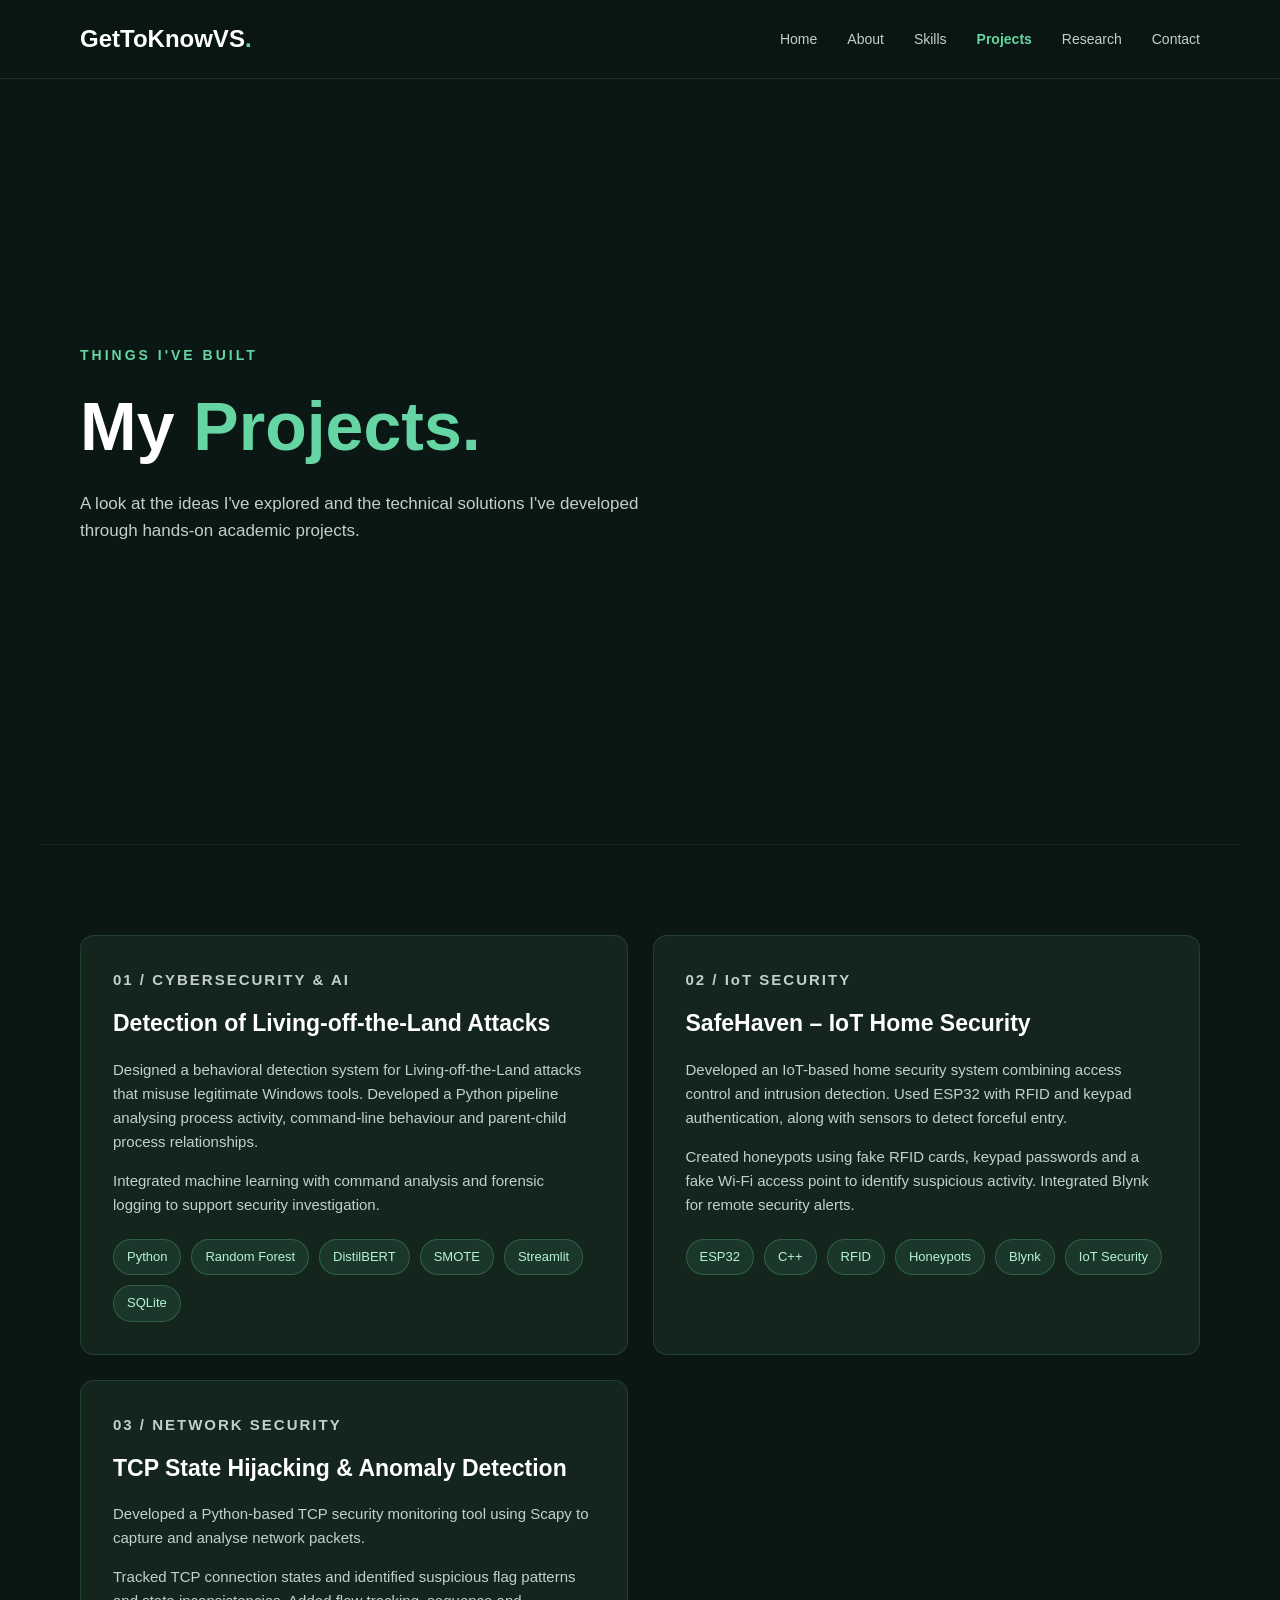
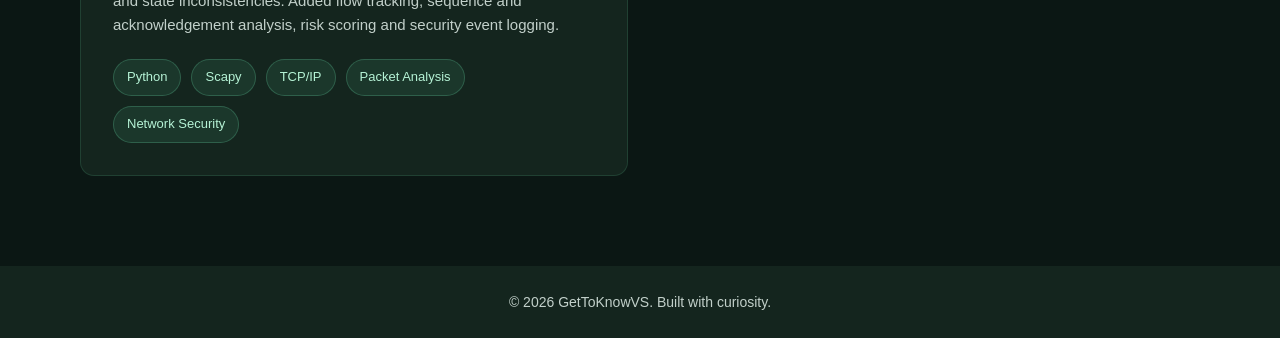
==== projects.html @ 29a0a3b9 "All pages of the portfolio" ====
<!DOCTYPE html>
<html lang="en">

<head>
    <meta charset="UTF-8">
    <meta name="viewport" content="width=device-width, initial-scale=1.0">
    <title>Projects | GetToKnowVS</title>
    <link rel="stylesheet" href="style.css">
</head>

<body>

    <header>
        <nav class="navbar">
            <a href="index.html" class="logo">GetToKnowVS<span>.</span></a>

            <ul class="nav-links">
                <li><a href="index.html">Home</a></li>
                <li><a href="index.html#about">About</a></li>
                <li><a href="skills.html">Skills</a></li>
                <li><a href="projects.html" class="active">Projects</a></li>
                <li><a href="research.html">Research</a></li>
                <li><a href="index.html#contact">Contact</a></li>
            </ul>
        </nav>
    </header>

    <main>

        <section class="hero">
            <div class="hero-content">
                <p class="hero-greeting">THINGS I'VE BUILT</p>
                <h1>My <span>Projects.</span></h1>
                <p class="hero-description">
                    A look at the ideas I've explored and the
                    technical solutions I've developed through
                    hands-on academic projects.
                </p>
            </div>
        </section>

        <section class="projects-content">

            <div class="projects-grid">

                <!-- Project 1 -->
                <article class="project-card">
                    <p class="project-number">01 / CYBERSECURITY & AI</p>

                    <h2>Detection of Living-off-the-Land Attacks</h2>

                    <p>
                        Designed a behavioral detection system for
                        Living-off-the-Land attacks that misuse
                        legitimate Windows tools. Developed a Python
                        pipeline analysing process activity,
                        command-line behaviour and parent-child
                        process relationships.
                    </p>

                    <p>
                        Integrated machine learning with command
                        analysis and forensic logging to support
                        security investigation.
                    </p>

                    <div class="skill-tags">
                        <span>Python</span>
                        <span>Random Forest</span>
                        <span>DistilBERT</span>
                        <span>SMOTE</span>
                        <span>Streamlit</span>
                        <span>SQLite</span>
                    </div>
                </article>

                <!-- Project 2 -->
                <article class="project-card">
                    <p class="project-number">02 / IoT SECURITY</p>

                    <h2>SafeHaven – IoT Home Security</h2>

                    <p>
                        Developed an IoT-based home security system
                        combining access control and intrusion
                        detection. Used ESP32 with RFID and keypad
                        authentication, along with sensors to detect
                        forceful entry.
                    </p>

                    <p>
                        Created honeypots using fake RFID cards,
                        keypad passwords and a fake Wi-Fi access
                        point to identify suspicious activity.
                        Integrated Blynk for remote security alerts.
                    </p>

                    <div class="skill-tags">
                        <span>ESP32</span>
                        <span>C++</span>
                        <span>RFID</span>
                        <span>Honeypots</span>
                        <span>Blynk</span>
                        <span>IoT Security</span>
                    </div>
                </article>

                <!-- Project 3 -->
                <article class="project-card">
                    <p class="project-number">03 / NETWORK SECURITY</p>

                    <h2>TCP State Hijacking & Anomaly Detection</h2>

                    <p>
                        Developed a Python-based TCP security
                        monitoring tool using Scapy to capture
                        and analyse network packets.
                    </p>

                    <p>
                        Tracked TCP connection states and identified
                        suspicious flag patterns and state
                        inconsistencies. Added flow tracking,
                        sequence and acknowledgement analysis,
                        risk scoring and security event logging.
                    </p>

                    <div class="skill-tags">
                        <span>Python</span>
                        <span>Scapy</span>
                        <span>TCP/IP</span>
                        <span>Packet Analysis</span>
                        <span>Network Security</span>
                    </div>
                </article>

            </div>

        </section>

    </main>

    <footer>
        <p>© 2026 GetToKnowVS. Built with curiosity.</p>
    </footer>

    <script src="script.js"></script>

</body>
</html>
---- style.css ----
/* ==============================
   1. GLOBAL SETTINGS
================================= */

* {
    margin: 0;
    padding: 0;
    box-sizing: border-box;
}

html {
    scroll-behavior: smooth;
}

body {
    background-color: #0B1714;
    color: #FFFFFF;
    font-family: 'Segoe UI', sans-serif;
    line-height: 1.6;
}

/* ==============================
   2. COLOUR VARIABLES
================================= */

:root {
    --background: #0B1714;
    --card-background: #14251E;
    --primary-green: #65D6A3;
    --mint: #B5F2D5;
    --white: #FFFFFF;
    --secondary-text: #C2D0CA;
}

/* ==============================
   3. NAVIGATION BAR
================================= */

header {
    width: 100%;
    position: sticky;
    top: 0;
    z-index: 1000;
    background-color: rgba(11, 23, 20, 0.95);
    border-bottom: 1px solid rgba(101, 214, 163, 0.15);
}

.navbar {
    max-width: 1200px;
    margin: auto;
    padding: 20px 40px;
    display: flex;
    justify-content: space-between;
    align-items: center;
}

.logo {
    color: var(--white);
    text-decoration: none;
    font-size: 24px;
    font-weight: bold;
}

.logo span {
    color: var(--primary-green);
}

.nav-links {
    display: flex;
    list-style: none;
    gap: 30px;
}

.nav-links a {
    color: var(--secondary-text);
    text-decoration: none;
    font-size: 14px;
    transition: color 0.3s ease;
}

.nav-links a:hover,
.nav-links a.active {
    color: var(--primary-green);
}

.nav-links a.active {
    font-weight: bold;
}

/* ==============================
   4. HERO SECTION
================================= */

.hero {
    min-height: 85vh;
    display: flex;
    align-items: center;
    max-width: 1200px;
    margin: auto;
    padding: 80px 40px;
}

.hero-content {
    max-width: 750px;
}

.hero-greeting {
    color: var(--primary-green);
    font-size: 14px;
    font-weight: bold;
    letter-spacing: 3px;
    margin-bottom: 20px;
}

.hero h1 {
    font-size: clamp(38px, 6vw, 68px);
    line-height: 1.15;
    margin-bottom: 25px;
}

.hero h1 span {
    color: var(--primary-green);
}

.hero-subtitle {
    font-size: 22px;
    margin-bottom: 18px;
}

.hero-description {
    color: var(--secondary-text);
    font-size: 17px;
    max-width: 600px;
    margin-bottom: 35px;
}

/* ==============================
   5. BUTTONS
================================= */

.primary-btn {
    display: inline-block;
    background-color: var(--primary-green);
    color: var(--background);
    padding: 13px 28px;
    border-radius: 6px;
    text-decoration: none;
    font-weight: bold;
    transition: 0.3s ease;
}

.primary-btn:hover {
    background-color: var(--mint);
    transform: translateY(-3px);
}

.hero-buttons {
    display: flex;
    gap: 15px;
    flex-wrap: wrap;
    margin-top: 30px;
}

.secondary-btn {
    display: inline-block;
    padding: 12px 25px;
    border: 1px solid var(--primary-green);
    border-radius: 6px;
    color: var(--primary-green);
    text-decoration: none;
    transition: 0.3s ease;
}

.secondary-btn:hover {
    background-color: var(--primary-green);
    color: var(--background);
}

/* ==============================
   6. GENERAL SECTIONS
================================= */

section:not(.hero) {
    padding: 90px 40px;
    text-align: center;
    border-top: 1px solid rgba(101, 214, 163, 0.1);
}

section h2 {
    color: var(--primary-green);
    font-size: 32px;
    margin-bottom: 15px;
}

section p {
    color: var(--secondary-text);
}

/* ==============================
   7. ABOUT SECTION
================================= */

.about-section {
    padding: 100px 40px;
}

.section-container {
    max-width: 1000px;
    margin: auto;
}

.section-label {
    color: var(--primary-green);
    font-size: 13px;
    font-weight: bold;
    letter-spacing: 2px;
    margin-bottom: 15px;
}

.section-container h2 {
    color: var(--white);
    font-size: 32px;
    margin-bottom: 25px;
}

.section-container p {
    color: var(--secondary-text);
    line-height: 1.8;
    margin-bottom: 15px;
}

.about-details {
    display: grid;
    grid-template-columns: repeat(2, 1fr);
    gap: 25px;
    margin: 35px 0;
}

.about-details > div {
    background-color: var(--card-background);
    border: 1px solid rgba(101, 214, 163, 0.15);
    border-radius: 12px;
    padding: 25px;
}

.detail-heading {
    display: block;
    color: var(--primary-green);
    font-size: 13px;
    font-weight: bold;
    letter-spacing: 1px;
    margin-bottom: 18px;
}

.text-link {
    color: var(--primary-green);
    text-decoration: none;
    font-weight: bold;
}

.text-link:hover {
    color: var(--mint);
}

/* ==============================
   8. CONTACT SECTION
================================= */

.contact-section {
    padding: 100px 40px;
    background-color: rgba(20, 37, 30, 0.45);
}

.contact-section .primary-btn {
    margin-top: 15px;
}

/* ==============================
   9. SKILLS PAGE
================================= */

.skills-content {
    max-width: 1100px;
    margin: auto;
    padding: 40px 40px 100px;
}

.skills-content h2 {
    color: var(--primary-green);
    margin-bottom: 30px;
}

.skills-grid {
    display: grid;
    grid-template-columns: repeat(2, 1fr);
    gap: 25px;
}

.skill-card {
    background-color: var(--card-background);
    border: 1px solid rgba(101, 214, 163, 0.15);
    border-radius: 12px;
    padding: 30px;
    transition: 0.3s ease;
}

.skill-card:hover {
    transform: translateY(-5px);
    border-color: var(--primary-green);
}

.skill-card h3 {
    color: var(--primary-green);
    margin-bottom: 15px;
}

.skill-card p {
    color: var(--secondary-text);
}

.skill-tags {
    display: flex;
    flex-wrap: wrap;
    gap: 10px;
    margin-top: 22px;
}

.skill-tags span {
    background-color: rgba(101, 214, 163, 0.10);
    border: 1px solid rgba(101, 214, 163, 0.25);
    color: var(--mint);
    padding: 7px 13px;
    border-radius: 20px;
    font-size: 13px;
}

/* ==============================
   10. PROJECTS PAGE
================================= */

.projects-content,
.research-content {
    max-width: 1200px;
    margin: auto;
    padding: 40px 40px 100px;
}

.projects-grid {
    display: grid;
    grid-template-columns: repeat(2, 1fr);
    gap: 25px;
}

.project-card,
.research-card {
    background-color: var(--card-background);
    border: 1px solid rgba(101, 214, 163, 0.15);
    border-radius: 14px;
    padding: 32px;
    text-align: left;
    transition: 0.3s ease;
}

.project-card:hover,
.research-card:hover {
    transform: translateY(-5px);
    border-color: var(--primary-green);
}

.project-number {
    color: var(--primary-green);
    font-size: 12px;
    font-weight: bold;
    letter-spacing: 2px;
    margin-bottom: 18px;
}

.project-card h2,
.research-card h2 {
    color: var(--white);
    font-size: 23px;
    line-height: 1.4;
    margin-bottom: 18px;
}

.project-card p,
.research-card p {
    color: var(--secondary-text);
    font-size: 15px;
    margin-bottom: 15px;
}

/* ==============================
   11. RESEARCH PAGE
================================= */

.research-card {
    max-width: 900px;
    margin: auto;
    padding: 45px;
}

.research-card h3 {
    color: var(--primary-green);
    margin: 25px 0 12px;
    font-size: 18px;
}

.research-meta {
    color: var(--mint) !important;
    font-size: 14px !important;
}

.research-divider {
    height: 1px;
    background-color: rgba(101, 214, 163, 0.2);
    margin: 28px 0;
}

.publication-footer {
    display: flex;
    justify-content: space-between;
    border-top: 1px solid rgba(101, 214, 163, 0.2);
    padding-top: 20px;
    margin-top: 30px;
    color: var(--primary-green);
    font-size: 13px;
}

/* ==============================
   12. FOOTER
================================= */

footer {
    text-align: center;
    padding: 25px;
    background-color: var(--card-background);
    color: var(--secondary-text);
    font-size: 14px;
}

/* ==============================
   13. RESPONSIVE DESIGN
================================= */

/* Tablets and smaller screens */
@media (max-width: 768px) {

    /* Navigation */
    .navbar {
        flex-direction: column;
        gap: 15px;
        padding: 18px 20px;
    }

    .nav-links {
        display: flex;
        flex-wrap: wrap;
        justify-content: center;
        gap: 12px 18px;
    }

    .nav-links a {
        font-size: 13px;
    }

    /* Hero section */
    .hero {
        min-height: 75vh;
        padding: 60px 25px;
    }

    .hero-content {
        width: 100%;
    }

    .hero-description {
        font-size: 16px;
    }

    .hero-buttons {
        gap: 12px;
    }

    /* General sections */
    section:not(.hero) {
        padding: 65px 25px;
    }

    .section-container h2 {
        font-size: 27px;
    }

    /* About section */
    .about-details {
        grid-template-columns: 1fr;
        gap: 18px;
    }

    /* Skills */
    .skills-content {
        padding: 35px 20px 70px;
    }

    .skills-grid {
        grid-template-columns: 1fr;
    }

    /* Projects and research */
    .projects-content,
    .research-content {
        padding: 35px 20px 70px;
    }

    .projects-grid {
        grid-template-columns: 1fr;
    }

    .project-card,
    .research-card {
        padding: 25px;
    }

    .publication-footer {
        flex-wrap: wrap;
        gap: 10px;
    }
}

/* Small mobile screens */
@media (max-width: 480px) {

    .logo {
        font-size: 21px;
    }

    .nav-links {
        gap: 10px 14px;
    }

    .nav-links a {
        font-size: 12px;
    }

    /* Hero */
    .hero {
        padding: 50px 20px;
        min-height: 70vh;
    }

    .hero h1 {
        font-size: 38px;
    }

    .hero-subtitle {
        font-size: 19px;
    }

    .hero-buttons {
        flex-direction: column;
        align-items: stretch;
    }

    .hero-buttons a {
        text-align: center;
    }

    /* Sections */
    section:not(.hero) {
        padding: 55px 20px;
    }

    .section-container h2 {
        font-size: 24px;
    }

    /* Project and research cards */
    .project-card h2,
    .research-card h2 {
        font-size: 20px;
    }

    .research-card {
        padding: 20px;
    }

    /* Footer */
    footer {
        font-size: 12px;
        padding: 20px 15px;
    }
}
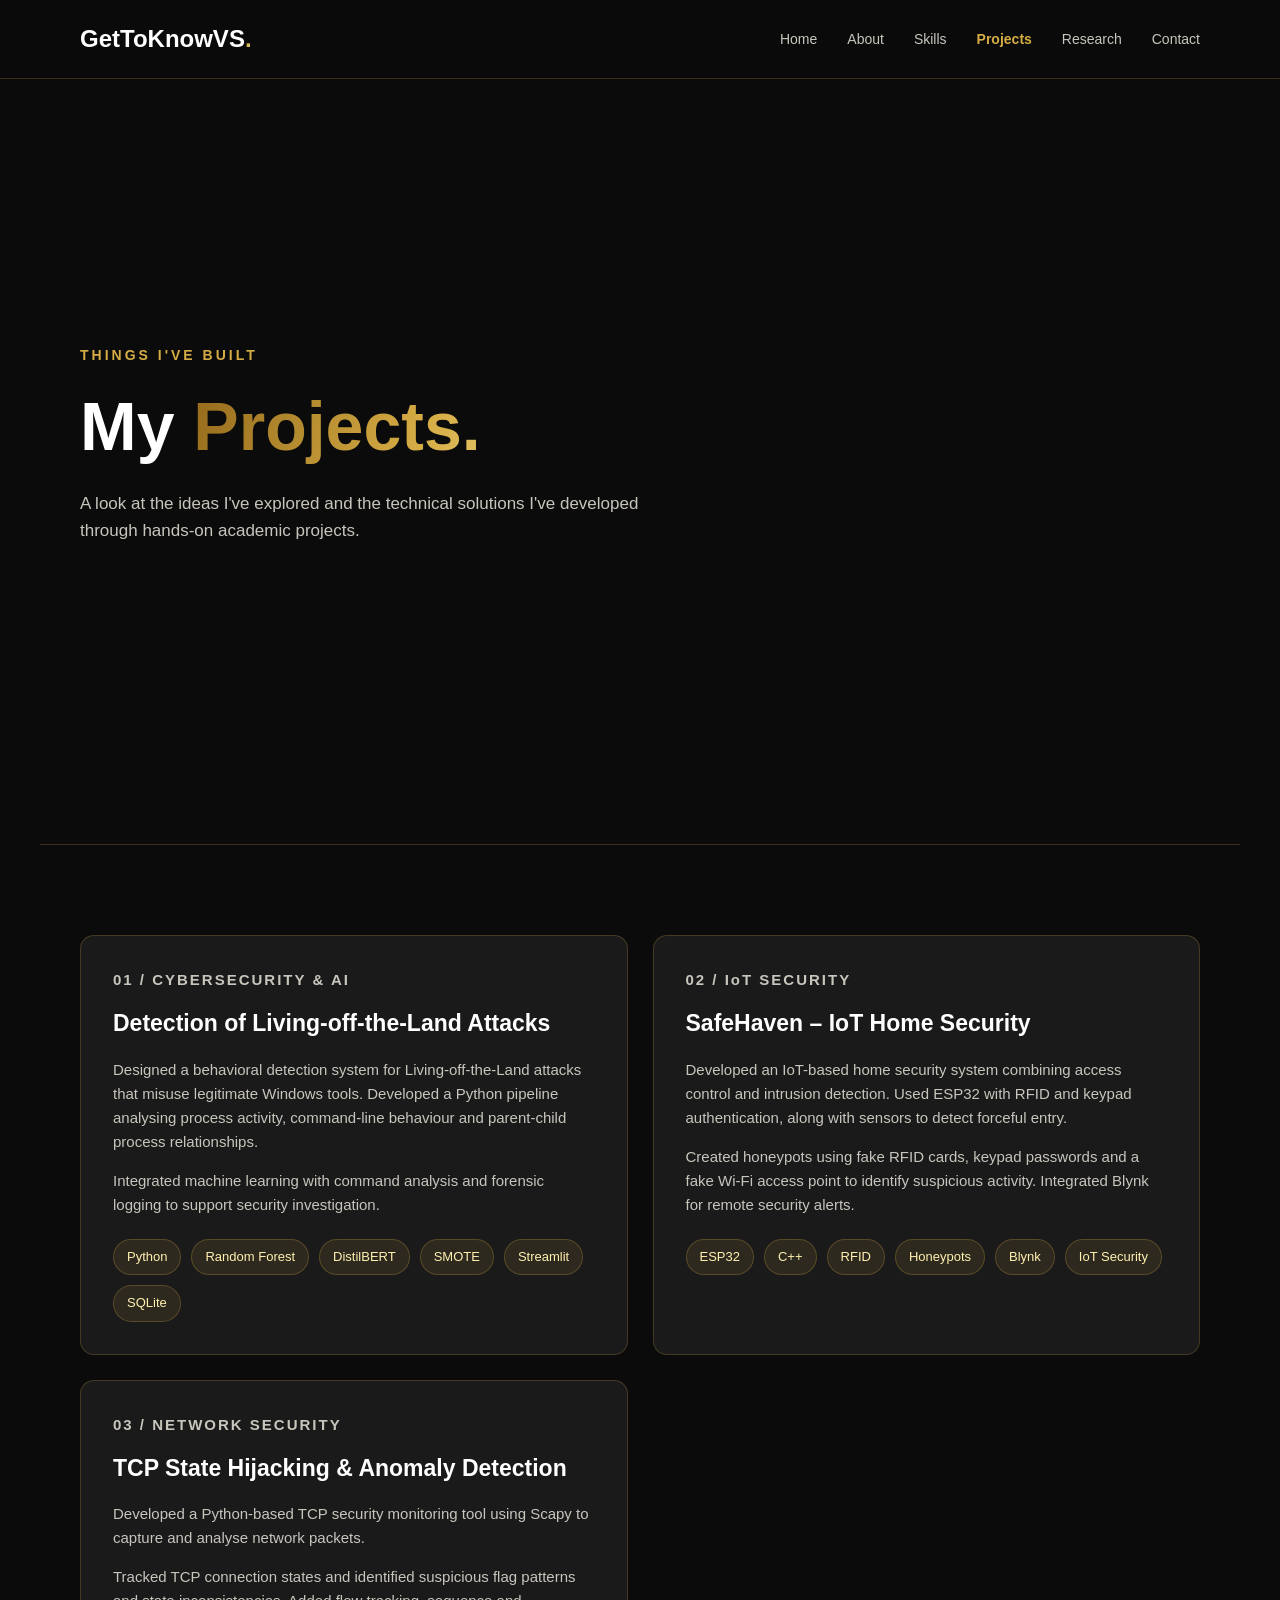
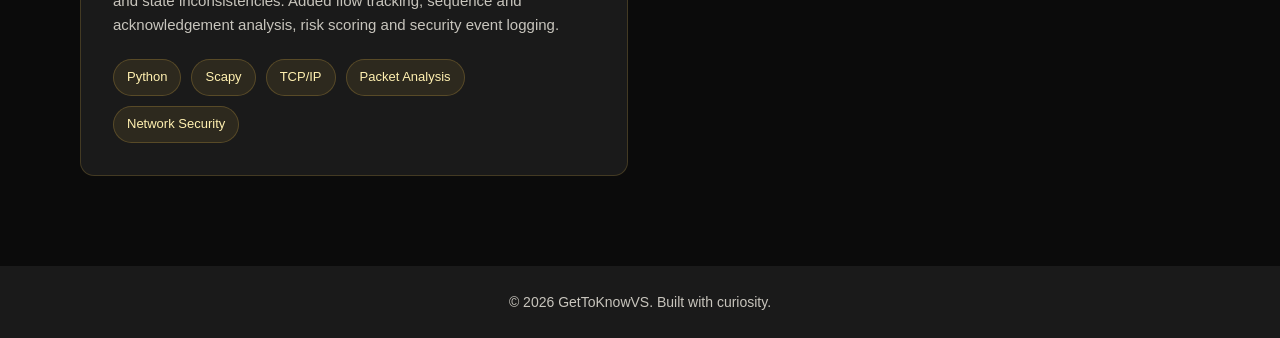
==== commit a1b30e15: "Added the bloom and the corner button" ====
--- a/projects.html
+++ b/projects.html
@@ -9,7 +9,7 @@
     <link rel="stylesheet" href="style.css">
 </head>
 
-<body>
+<body class="inner-page">
 
     <header>
         <nav class="navbar">
@@ -147,5 +147,7 @@
 
     <script src="script.js"></script>
 
+    <!-- Lotus Back to Top Button -->
+    <a href="#" class="page-lotus" aria-label="Back to top" title="Back to top"></a>
 </body>
 </html>
--- a/style.css
+++ b/style.css
@@ -14,8 +14,8 @@
 }
 
 body {
-    background-color: #0B1714;
-    color: #FFFFFF;
+    background-color: var(--background);
+    color: var(--white);
     font-family: 'Segoe UI', sans-serif;
     line-height: 1.6;
 }
@@ -25,16 +25,86 @@
 ================================= */
 
 :root {
-    --background: #0B1714;
-    --card-background: #14251E;
-    --primary-green: #65D6A3;
-    --mint: #B5F2D5;
+    --background: #0B0B0B;
+    --card-background: #1A1A1A;
+
+    --primary-gold: #D6AD45;
+    --light-gold: #FFF0B0;
+
+    --platinum: #DDE0DF;
+    --light-platinum: #FFFFFF;
+
     --white: #FFFFFF;
-    --secondary-text: #C2D0CA;
-}
-
-/* ==============================
-   3. NAVIGATION BAR
+    --secondary-text: #C8C5BD;
+
+    --gold-border: rgba(214, 173, 69, 0.22);
+    --platinum-border: rgba(221, 224, 223, 0.18);
+}
+
+/* ==============================
+   3. METALLIC ANIMATIONS
+================================= */
+
+@keyframes gold-shimmer {
+    0%, 75%, 100% {
+        background-position: 200% center;
+    }
+
+    35% {
+        background-position: -200% center;
+    }
+}
+
+@keyframes platinum-shimmer {
+    0%, 75%, 100% {
+        background-position: 200% center;
+    }
+
+    35% {
+        background-position: -200% center;
+    }
+}
+
+.gold-metallic {
+    background: linear-gradient(
+        110deg,
+        #956B1C 0%,
+        #D6AD45 25%,
+        #FFF0B0 45%,
+        #E4BC55 55%,
+        #956B1C 75%,
+        #D6AD45 100%
+    );
+
+    background-size: 250% auto;
+    -webkit-background-clip: text;
+    background-clip: text;
+    color: transparent;
+
+    animation: gold-shimmer 10s ease-in-out infinite;
+}
+
+.platinum-metallic {
+    background: linear-gradient(
+        110deg,
+        #858B8E 0%,
+        #D5D9D9 25%,
+        #FFFFFF 45%,
+        #C5CCCF 55%,
+        #858B8E 75%,
+        #E3E5E2 100%
+    );
+
+    background-size: 250% auto;
+    -webkit-background-clip: text;
+    background-clip: text;
+    color: transparent;
+
+    animation: platinum-shimmer 12s ease-in-out infinite;
+}
+
+/* ==============================
+   4. NAVIGATION BAR
 ================================= */
 
 header {
@@ -42,14 +112,16 @@
     position: sticky;
     top: 0;
     z-index: 1000;
-    background-color: rgba(11, 23, 20, 0.95);
-    border-bottom: 1px solid rgba(101, 214, 163, 0.15);
+
+    background-color: rgba(11, 11, 11, 0.96);
+    border-bottom: 1px solid var(--gold-border);
 }
 
 .navbar {
     max-width: 1200px;
     margin: auto;
     padding: 20px 40px;
+
     display: flex;
     justify-content: space-between;
     align-items: center;
@@ -63,7 +135,20 @@
 }
 
 .logo span {
-    color: var(--primary-green);
+    background: linear-gradient(
+        110deg,
+        #956B1C,
+        #D6AD45,
+        #FFF0B0,
+        #D6AD45
+    );
+
+    background-size: 250% auto;
+    -webkit-background-clip: text;
+    background-clip: text;
+    color: transparent;
+
+    animation: gold-shimmer 10s ease-in-out infinite;
 }
 
 .nav-links {
@@ -81,7 +166,7 @@
 
 .nav-links a:hover,
 .nav-links a.active {
-    color: var(--primary-green);
+    color: var(--primary-gold);
 }
 
 .nav-links a.active {
@@ -89,13 +174,14 @@
 }
 
 /* ==============================
-   4. HERO SECTION
+   5. HERO SECTION
 ================================= */
 
 .hero {
     min-height: 85vh;
     display: flex;
     align-items: center;
+
     max-width: 1200px;
     margin: auto;
     padding: 80px 40px;
@@ -106,7 +192,7 @@
 }
 
 .hero-greeting {
-    color: var(--primary-green);
+    color: var(--primary-gold);
     font-size: 14px;
     font-weight: bold;
     letter-spacing: 3px;
@@ -120,7 +206,20 @@
 }
 
 .hero h1 span {
-    color: var(--primary-green);
+    background: linear-gradient(
+        110deg,
+        #956B1C,
+        #D6AD45,
+        #FFF0B0,
+        #D6AD45
+    );
+
+    background-size: 250% auto;
+    -webkit-background-clip: text;
+    background-clip: text;
+    color: transparent;
+
+    animation: gold-shimmer 10s ease-in-out infinite;
 }
 
 .hero-subtitle {
@@ -136,22 +235,33 @@
 }
 
 /* ==============================
-   5. BUTTONS
+   6. BUTTONS
 ================================= */
 
 .primary-btn {
     display: inline-block;
-    background-color: var(--primary-green);
-    color: var(--background);
+
+    background: linear-gradient(
+        110deg,
+        #956B1C,
+        #D6AD45,
+        #FFF0B0,
+        #E4BC55,
+        #956B1C
+    );
+
+    background-size: 250% auto;
+    animation: gold-shimmer 10s ease-in-out infinite;
+
+    color: #111111;
     padding: 13px 28px;
     border-radius: 6px;
     text-decoration: none;
     font-weight: bold;
-    transition: 0.3s ease;
+    transition: transform 0.3s ease;
 }
 
 .primary-btn:hover {
-    background-color: var(--mint);
     transform: translateY(-3px);
 }
 
@@ -165,30 +275,32 @@
 .secondary-btn {
     display: inline-block;
     padding: 12px 25px;
-    border: 1px solid var(--primary-green);
+
+    border: 1px solid var(--platinum);
     border-radius: 6px;
-    color: var(--primary-green);
+
+    color: var(--platinum);
     text-decoration: none;
     transition: 0.3s ease;
 }
 
 .secondary-btn:hover {
-    background-color: var(--primary-green);
+    background-color: var(--platinum);
     color: var(--background);
 }
 
 /* ==============================
-   6. GENERAL SECTIONS
+   7. GENERAL SECTIONS
 ================================= */
 
 section:not(.hero) {
     padding: 90px 40px;
     text-align: center;
-    border-top: 1px solid rgba(101, 214, 163, 0.1);
+    border-top: 1px solid var(--gold-border);
 }
 
 section h2 {
-    color: var(--primary-green);
+    color: var(--primary-gold);
     font-size: 32px;
     margin-bottom: 15px;
 }
@@ -198,7 +310,7 @@
 }
 
 /* ==============================
-   7. ABOUT SECTION
+   8. ABOUT SECTION
 ================================= */
 
 .about-section {
@@ -211,7 +323,7 @@
 }
 
 .section-label {
-    color: var(--primary-green);
+    color: var(--primary-gold);
     font-size: 13px;
     font-weight: bold;
     letter-spacing: 2px;
@@ -239,14 +351,14 @@
 
 .about-details > div {
     background-color: var(--card-background);
-    border: 1px solid rgba(101, 214, 163, 0.15);
+    border: 1px solid var(--gold-border);
     border-radius: 12px;
     padding: 25px;
 }
 
 .detail-heading {
     display: block;
-    color: var(--primary-green);
+    color: var(--primary-gold);
     font-size: 13px;
     font-weight: bold;
     letter-spacing: 1px;
@@ -254,22 +366,22 @@
 }
 
 .text-link {
-    color: var(--primary-green);
+    color: var(--primary-gold);
     text-decoration: none;
     font-weight: bold;
 }
 
 .text-link:hover {
-    color: var(--mint);
-}
-
-/* ==============================
-   8. CONTACT SECTION
+    color: var(--light-gold);
+}
+
+/* ==============================
+   9. CONTACT SECTION
 ================================= */
 
 .contact-section {
     padding: 100px 40px;
-    background-color: rgba(20, 37, 30, 0.45);
+    background-color: rgba(26, 26, 26, 0.65);
 }
 
 .contact-section .primary-btn {
@@ -277,7 +389,7 @@
 }
 
 /* ==============================
-   9. SKILLS PAGE
+   10. SKILLS PAGE
 ================================= */
 
 .skills-content {
@@ -287,7 +399,7 @@
 }
 
 .skills-content h2 {
-    color: var(--primary-green);
+    color: var(--primary-gold);
     margin-bottom: 30px;
 }
 
@@ -299,7 +411,7 @@
 
 .skill-card {
     background-color: var(--card-background);
-    border: 1px solid rgba(101, 214, 163, 0.15);
+    border: 1px solid var(--gold-border);
     border-radius: 12px;
     padding: 30px;
     transition: 0.3s ease;
@@ -307,11 +419,11 @@
 
 .skill-card:hover {
     transform: translateY(-5px);
-    border-color: var(--primary-green);
+    border-color: var(--primary-gold);
 }
 
 .skill-card h3 {
-    color: var(--primary-green);
+    color: var(--primary-gold);
     margin-bottom: 15px;
 }
 
@@ -327,16 +439,16 @@
 }
 
 .skill-tags span {
-    background-color: rgba(101, 214, 163, 0.10);
-    border: 1px solid rgba(101, 214, 163, 0.25);
-    color: var(--mint);
+    background-color: rgba(214, 173, 69, 0.10);
+    border: 1px solid rgba(214, 173, 69, 0.25);
+    color: var(--light-gold);
     padding: 7px 13px;
     border-radius: 20px;
     font-size: 13px;
 }
 
 /* ==============================
-   10. PROJECTS PAGE
+   11. PROJECTS PAGE
 ================================= */
 
 .projects-content,
@@ -355,7 +467,7 @@
 .project-card,
 .research-card {
     background-color: var(--card-background);
-    border: 1px solid rgba(101, 214, 163, 0.15);
+    border: 1px solid var(--gold-border);
     border-radius: 14px;
     padding: 32px;
     text-align: left;
@@ -365,11 +477,11 @@
 .project-card:hover,
 .research-card:hover {
     transform: translateY(-5px);
-    border-color: var(--primary-green);
+    border-color: var(--primary-gold);
 }
 
 .project-number {
-    color: var(--primary-green);
+    color: var(--primary-gold);
     font-size: 12px;
     font-weight: bold;
     letter-spacing: 2px;
@@ -392,7 +504,7 @@
 }
 
 /* ==============================
-   11. RESEARCH PAGE
+   12. RESEARCH PAGE
 ================================= */
 
 .research-card {
@@ -402,34 +514,34 @@
 }
 
 .research-card h3 {
-    color: var(--primary-green);
+    color: var(--primary-gold);
     margin: 25px 0 12px;
     font-size: 18px;
 }
 
 .research-meta {
-    color: var(--mint) !important;
+    color: var(--platinum) !important;
     font-size: 14px !important;
 }
 
 .research-divider {
     height: 1px;
-    background-color: rgba(101, 214, 163, 0.2);
+    background-color: var(--platinum-border);
     margin: 28px 0;
 }
 
 .publication-footer {
     display: flex;
     justify-content: space-between;
-    border-top: 1px solid rgba(101, 214, 163, 0.2);
+    border-top: 1px solid var(--platinum-border);
     padding-top: 20px;
     margin-top: 30px;
-    color: var(--primary-green);
+    color: var(--platinum);
     font-size: 13px;
 }
 
 /* ==============================
-   12. FOOTER
+   13. FOOTER
 ================================= */
 
 footer {
@@ -441,13 +553,13 @@
 }
 
 /* ==============================
-   13. RESPONSIVE DESIGN
+   14. RESPONSIVE DESIGN
 ================================= */
 
 /* Tablets and smaller screens */
+
 @media (max-width: 768px) {
 
-    /* Navigation */
     .navbar {
         flex-direction: column;
         gap: 15px;
@@ -465,7 +577,6 @@
         font-size: 13px;
     }
 
-    /* Hero section */
     .hero {
         min-height: 75vh;
         padding: 60px 25px;
@@ -483,7 +594,6 @@
         gap: 12px;
     }
 
-    /* General sections */
     section:not(.hero) {
         padding: 65px 25px;
     }
@@ -492,13 +602,11 @@
         font-size: 27px;
     }
 
-    /* About section */
     .about-details {
         grid-template-columns: 1fr;
         gap: 18px;
     }
 
-    /* Skills */
     .skills-content {
         padding: 35px 20px 70px;
     }
@@ -507,7 +615,6 @@
         grid-template-columns: 1fr;
     }
 
-    /* Projects and research */
     .projects-content,
     .research-content {
         padding: 35px 20px 70px;
@@ -529,6 +636,7 @@
 }
 
 /* Small mobile screens */
+
 @media (max-width: 480px) {
 
     .logo {
@@ -543,7 +651,6 @@
         font-size: 12px;
     }
 
-    /* Hero */
     .hero {
         padding: 50px 20px;
         min-height: 70vh;
@@ -566,7 +673,6 @@
         text-align: center;
     }
 
-    /* Sections */
     section:not(.hero) {
         padding: 55px 20px;
     }
@@ -575,7 +681,6 @@
         font-size: 24px;
     }
 
-    /* Project and research cards */
     .project-card h2,
     .research-card h2 {
         font-size: 20px;
@@ -585,9 +690,127 @@
         padding: 20px;
     }
 
-    /* Footer */
     footer {
         font-size: 12px;
         padding: 20px 15px;
     }
 }
+
+/* ==============================
+   15. REDUCED MOTION
+================================= */
+
+@media (prefers-reduced-motion: reduce) {
+    *,
+    *::before,
+    *::after {
+        scroll-behavior: auto !important;
+        animation-duration: 0.01ms !important;
+        animation-iteration-count: 1 !important;
+        transition-duration: 0.01ms !important;
+    }
+}
+
+
+/* ==============================
+   LOTUS BACKGROUND
+================================= */
+
+.hero {
+    position: relative;
+    isolation: isolate;
+}
+
+.hero::before {
+    content: "";
+    position: absolute;
+    inset: 0;
+    z-index: -1;
+    pointer-events: none;
+
+    background-image:
+        linear-gradient(
+            90deg,
+            rgba(11, 11, 11, 0.98) 0%,
+            rgba(11, 11, 11, 0.85) 32%,
+            rgba(11, 11, 11, 0.28) 67%,
+            rgba(11, 11, 11, 0.12) 100%
+        ),
+        url("images/Lotus_bloom.gif");
+
+    background-repeat: no-repeat;
+    background-position: center, right center;
+    background-size: 100% 100%, auto 115%;
+}
+
+.hero-content {
+    position: relative;
+    z-index: 1;
+}
+
+/* Mobile lotus positioning */
+
+@media (max-width: 768px) {
+    .hero::before {
+        background-position: center, right bottom;
+        background-size: 100% 100%, auto 65%;
+        opacity: 0.65;
+    }
+}
+
+
+/* ==============================
+   LOTUS BACK TO TOP BUTTON
+================================= */
+
+.page-lotus {
+    position: fixed;
+    right: 25px;
+    bottom: 22px;
+
+    width: 125px;
+    height: 90px;
+
+    background-image: url("images/Lotus_home.jpg");
+    background-size: contain;
+    background-position: center;
+    background-repeat: no-repeat;
+
+    opacity: 0.75;
+    filter: drop-shadow(0 0 8px rgba(212, 175, 55, 0.2));
+
+    display: block;
+    cursor: pointer;
+    z-index: 20;
+
+    transition: transform 0.3s ease,
+                opacity 0.3s ease,
+                filter 0.3s ease;
+}
+
+/* Hover effect */
+
+.page-lotus:hover {
+    opacity: 1;
+    transform: translateY(-6px) scale(1.05);
+    filter: drop-shadow(0 0 14px rgba(212, 175, 55, 0.6));
+}
+
+/* Keyboard accessibility */
+
+.page-lotus:focus-visible {
+    outline: 2px solid #D4AF37;
+    outline-offset: 5px;
+    border-radius: 8px;
+}
+
+/* Mobile adjustments */
+
+@media (max-width: 768px) {
+    .page-lotus {
+        width: 95px;
+        height: 70px;
+        right: 12px;
+        bottom: 12px;
+    }
+}
